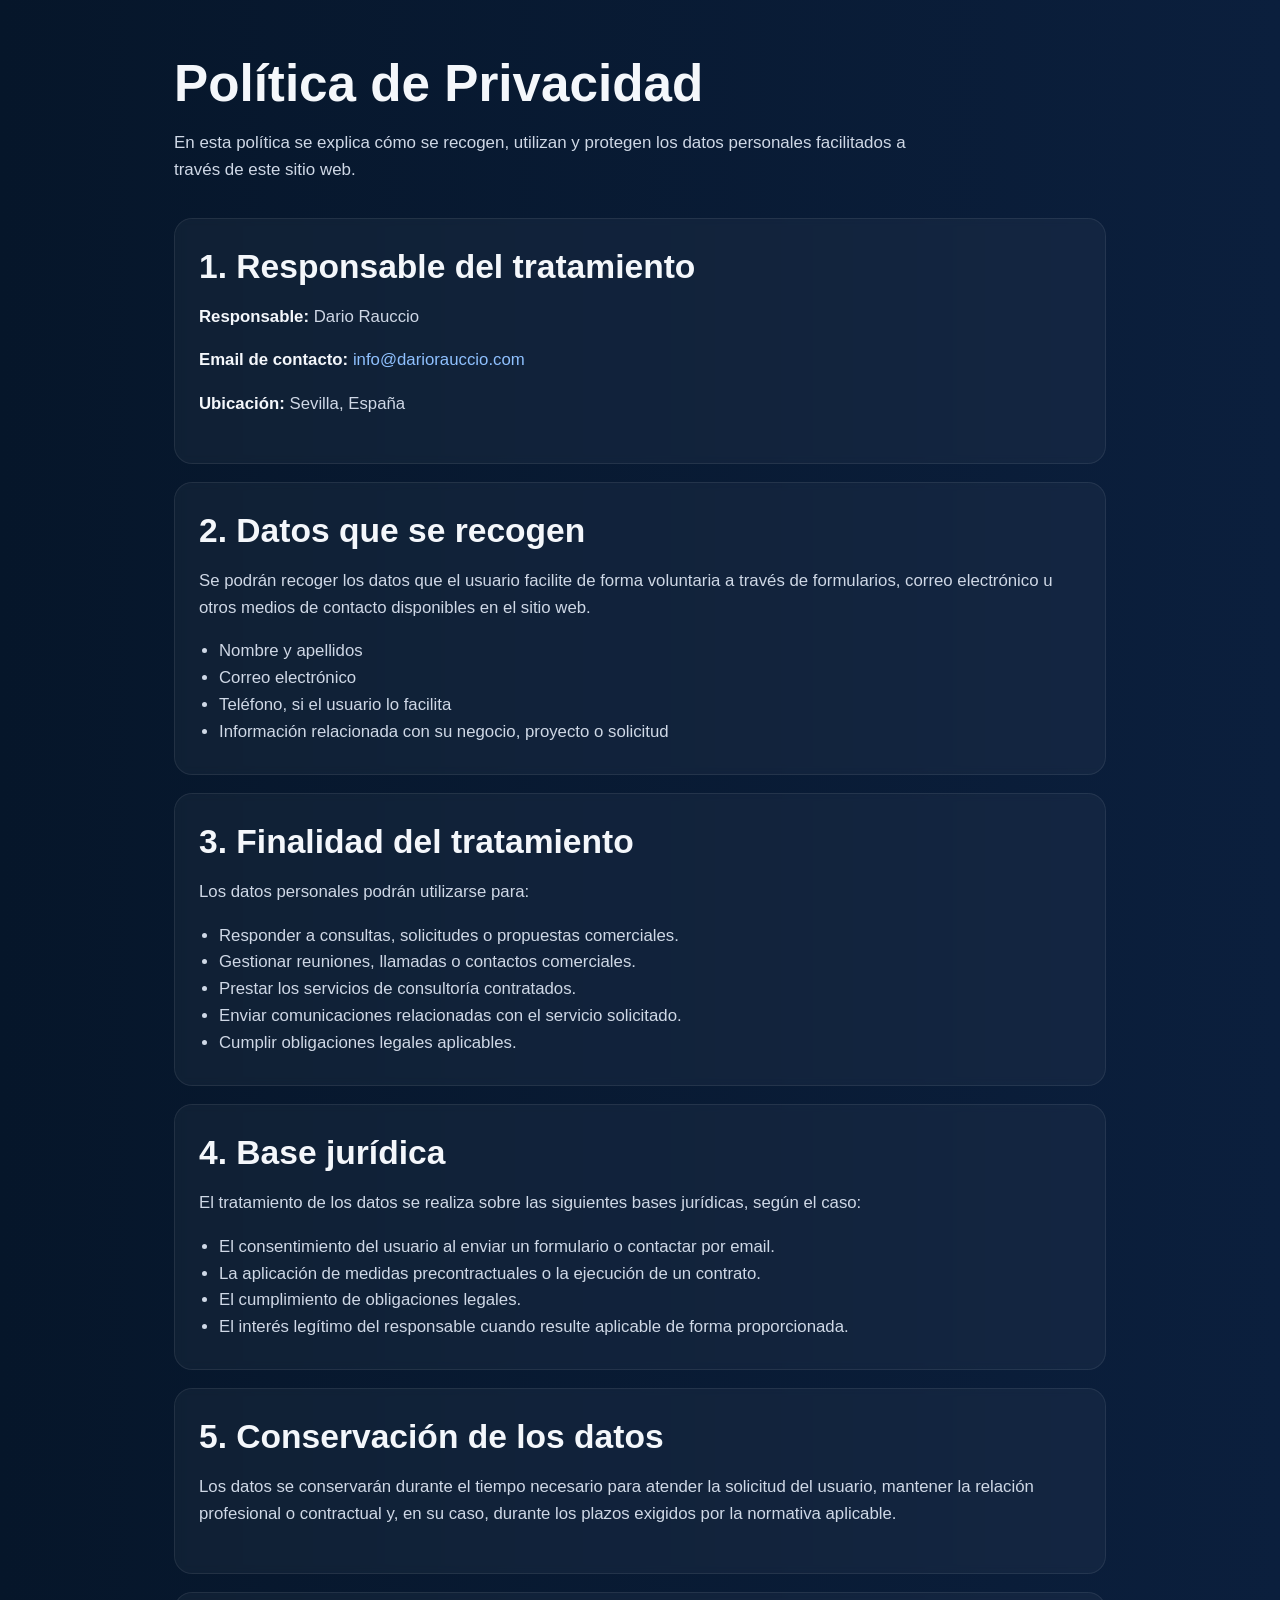
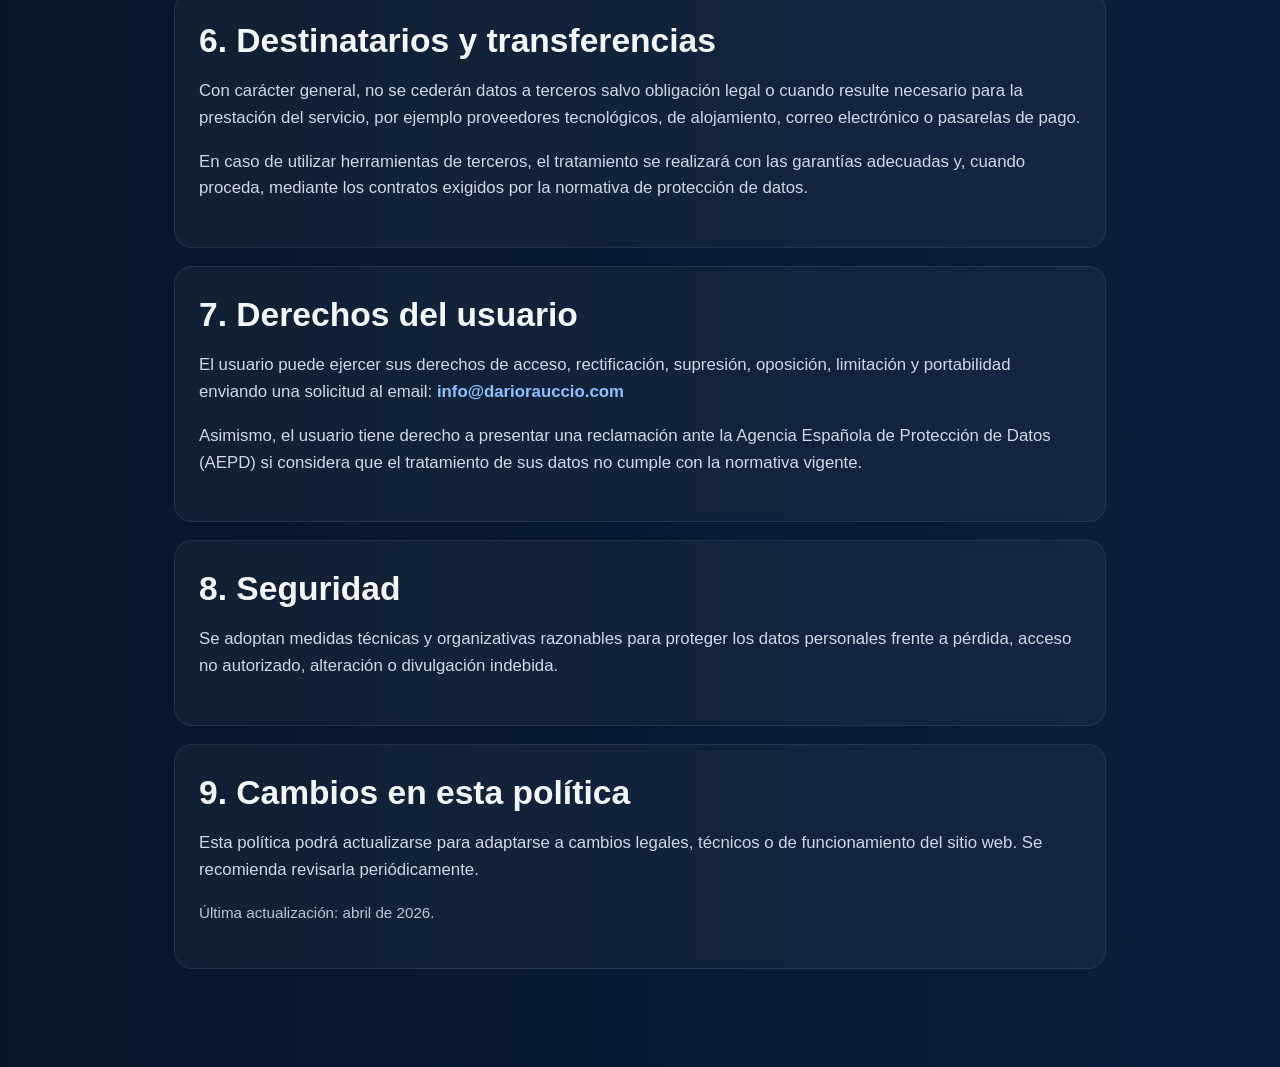
==== privacidad 2.html @ d1f147f9 "Add files via upload" ====
<!DOCTYPE html>
<html lang="es">
<head>
  <meta charset="UTF-8">
  <meta name="viewport" content="width=device-width, initial-scale=1.0">
  <title>Política de Privacidad | Dario Rauccio</title>
  <style>
    :root{
      --bg1:#06162a;
      --bg2:#0b1f3d;
      --text:#f4f7fb;
      --muted:#cfd8e6;
      --accent:#8fc1ff;
      --card:rgba(255,255,255,0.04);
      --border:rgba(255,255,255,0.08);
    }
    *{box-sizing:border-box}
    body{
      margin:0;
      font-family:Arial, Helvetica, sans-serif;
      color:var(--text);
      background:linear-gradient(90deg,var(--bg1),var(--bg2));
      line-height:1.6;
    }
    .wrap{
      max-width:980px;
      margin:0 auto;
      padding:56px 24px 80px;
    }
    h1{
      font-size:clamp(2rem,4vw,3.2rem);
      margin:0 0 14px;
      line-height:1.1;
    }
    .intro{
      color:var(--muted);
      max-width:780px;
      font-size:1.06rem;
      margin-bottom:34px;
    }
    .card{
      background:var(--card);
      border:1px solid var(--border);
      border-radius:18px;
      padding:28px 24px;
      margin:18px 0;
      backdrop-filter: blur(4px);
    }
    h2{
      font-size:clamp(1.45rem,3vw,2.1rem);
      margin:0 0 14px;
      line-height:1.2;
    }
    p, li{
      color:var(--muted);
      font-size:1.05rem;
    }
    strong{
      color:var(--text);
    }
    a{
      color:var(--accent);
      text-decoration:none;
    }
    a:hover{text-decoration:underline;}
    ul{padding-left:20px; margin:12px 0 0;}
    .small{
      font-size:.95rem;
      opacity:.9;
    }
  </style>
</head>
<body>
  <main class="wrap">
    <h1>Política de Privacidad</h1>
    <p class="intro">
      En esta política se explica cómo se recogen, utilizan y protegen los datos personales facilitados
      a través de este sitio web.
    </p>

    <section class="card">
      <h2>1. Responsable del tratamiento</h2>
      <p><strong>Responsable:</strong> Dario Rauccio</p>
      <p><strong>Email de contacto:</strong> <a href="mailto:info@dariorauccio.com">info@dariorauccio.com</a></p>
      <p><strong>Ubicación:</strong> Sevilla, España</p>
    </section>

    <section class="card">
      <h2>2. Datos que se recogen</h2>
      <p>
        Se podrán recoger los datos que el usuario facilite de forma voluntaria a través de formularios,
        correo electrónico u otros medios de contacto disponibles en el sitio web.
      </p>
      <ul>
        <li>Nombre y apellidos</li>
        <li>Correo electrónico</li>
        <li>Teléfono, si el usuario lo facilita</li>
        <li>Información relacionada con su negocio, proyecto o solicitud</li>
      </ul>
    </section>

    <section class="card">
      <h2>3. Finalidad del tratamiento</h2>
      <p>Los datos personales podrán utilizarse para:</p>
      <ul>
        <li>Responder a consultas, solicitudes o propuestas comerciales.</li>
        <li>Gestionar reuniones, llamadas o contactos comerciales.</li>
        <li>Prestar los servicios de consultoría contratados.</li>
        <li>Enviar comunicaciones relacionadas con el servicio solicitado.</li>
        <li>Cumplir obligaciones legales aplicables.</li>
      </ul>
    </section>

    <section class="card">
      <h2>4. Base jurídica</h2>
      <p>El tratamiento de los datos se realiza sobre las siguientes bases jurídicas, según el caso:</p>
      <ul>
        <li>El consentimiento del usuario al enviar un formulario o contactar por email.</li>
        <li>La aplicación de medidas precontractuales o la ejecución de un contrato.</li>
        <li>El cumplimiento de obligaciones legales.</li>
        <li>El interés legítimo del responsable cuando resulte aplicable de forma proporcionada.</li>
      </ul>
    </section>

    <section class="card">
      <h2>5. Conservación de los datos</h2>
      <p>
        Los datos se conservarán durante el tiempo necesario para atender la solicitud del usuario,
        mantener la relación profesional o contractual y, en su caso, durante los plazos exigidos por la normativa aplicable.
      </p>
    </section>

    <section class="card">
      <h2>6. Destinatarios y transferencias</h2>
      <p>
        Con carácter general, no se cederán datos a terceros salvo obligación legal o cuando resulte necesario
        para la prestación del servicio, por ejemplo proveedores tecnológicos, de alojamiento, correo electrónico
        o pasarelas de pago.
      </p>
      <p>
        En caso de utilizar herramientas de terceros, el tratamiento se realizará con las garantías adecuadas y,
        cuando proceda, mediante los contratos exigidos por la normativa de protección de datos.
      </p>
    </section>

    <section class="card">
      <h2>7. Derechos del usuario</h2>
      <p>
        El usuario puede ejercer sus derechos de acceso, rectificación, supresión, oposición, limitación y portabilidad
        enviando una solicitud al email:
        <strong><a href="mailto:info@dariorauccio.com">info@dariorauccio.com</a></strong>
      </p>
      <p>
        Asimismo, el usuario tiene derecho a presentar una reclamación ante la Agencia Española de Protección de Datos (AEPD)
        si considera que el tratamiento de sus datos no cumple con la normativa vigente.
      </p>
    </section>

    <section class="card">
      <h2>8. Seguridad</h2>
      <p>
        Se adoptan medidas técnicas y organizativas razonables para proteger los datos personales frente a pérdida,
        acceso no autorizado, alteración o divulgación indebida.
      </p>
    </section>

    <section class="card">
      <h2>9. Cambios en esta política</h2>
      <p>
        Esta política podrá actualizarse para adaptarse a cambios legales, técnicos o de funcionamiento del sitio web.
        Se recomienda revisarla periódicamente.
      </p>
      <p class="small">Última actualización: abril de 2026.</p>
    </section>
  </main>
</body>
</html>
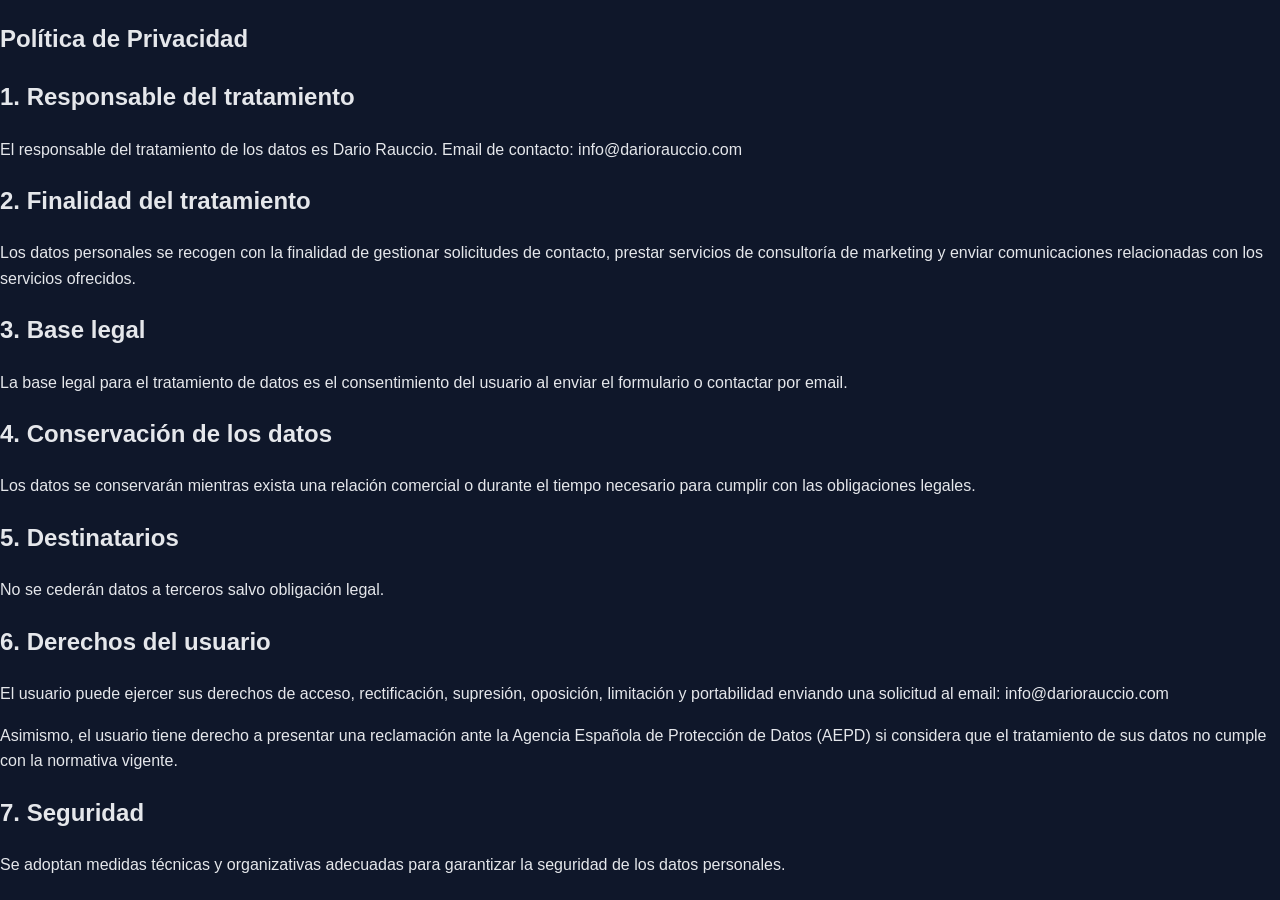
==== commit 1c3a9fb0: "Update privacidad 2.html" ====
--- a/privacidad 2.html
+++ b/privacidad 2.html
@@ -2,176 +2,56 @@
 <html lang="es">
 <head>
   <meta charset="UTF-8">
-  <meta name="viewport" content="width=device-width, initial-scale=1.0">
-  <title>Política de Privacidad | Dario Rauccio</title>
-  <style>
-    :root{
-      --bg1:#06162a;
-      --bg2:#0b1f3d;
-      --text:#f4f7fb;
-      --muted:#cfd8e6;
-      --accent:#8fc1ff;
-      --card:rgba(255,255,255,0.04);
-      --border:rgba(255,255,255,0.08);
-    }
-    *{box-sizing:border-box}
-    body{
-      margin:0;
-      font-family:Arial, Helvetica, sans-serif;
-      color:var(--text);
-      background:linear-gradient(90deg,var(--bg1),var(--bg2));
-      line-height:1.6;
-    }
-    .wrap{
-      max-width:980px;
-      margin:0 auto;
-      padding:56px 24px 80px;
-    }
-    h1{
-      font-size:clamp(2rem,4vw,3.2rem);
-      margin:0 0 14px;
-      line-height:1.1;
-    }
-    .intro{
-      color:var(--muted);
-      max-width:780px;
-      font-size:1.06rem;
-      margin-bottom:34px;
-    }
-    .card{
-      background:var(--card);
-      border:1px solid var(--border);
-      border-radius:18px;
-      padding:28px 24px;
-      margin:18px 0;
-      backdrop-filter: blur(4px);
-    }
-    h2{
-      font-size:clamp(1.45rem,3vw,2.1rem);
-      margin:0 0 14px;
-      line-height:1.2;
-    }
-    p, li{
-      color:var(--muted);
-      font-size:1.05rem;
-    }
-    strong{
-      color:var(--text);
-    }
-    a{
-      color:var(--accent);
-      text-decoration:none;
-    }
-    a:hover{text-decoration:underline;}
-    ul{padding-left:20px; margin:12px 0 0;}
-    .small{
-      font-size:.95rem;
-      opacity:.9;
-    }
-  </style>
+  <title>Política de Privacidad</title>
+  <link rel="stylesheet" href="styles.css">
 </head>
 <body>
-  <main class="wrap">
-    <h1>Política de Privacidad</h1>
-    <p class="intro">
-      En esta política se explica cómo se recogen, utilizan y protegen los datos personales facilitados
-      a través de este sitio web.
-    </p>
 
-    <section class="card">
-      <h2>1. Responsable del tratamiento</h2>
-      <p><strong>Responsable:</strong> Dario Rauccio</p>
-      <p><strong>Email de contacto:</strong> <a href="mailto:info@dariorauccio.com">info@dariorauccio.com</a></p>
-      <p><strong>Ubicación:</strong> Sevilla, España</p>
-    </section>
+<section class="legal">
 
-    <section class="card">
-      <h2>2. Datos que se recogen</h2>
-      <p>
-        Se podrán recoger los datos que el usuario facilite de forma voluntaria a través de formularios,
-        correo electrónico u otros medios de contacto disponibles en el sitio web.
-      </p>
-      <ul>
-        <li>Nombre y apellidos</li>
-        <li>Correo electrónico</li>
-        <li>Teléfono, si el usuario lo facilita</li>
-        <li>Información relacionada con su negocio, proyecto o solicitud</li>
-      </ul>
-    </section>
+<h1>Política de Privacidad</h1>
 
-    <section class="card">
-      <h2>3. Finalidad del tratamiento</h2>
-      <p>Los datos personales podrán utilizarse para:</p>
-      <ul>
-        <li>Responder a consultas, solicitudes o propuestas comerciales.</li>
-        <li>Gestionar reuniones, llamadas o contactos comerciales.</li>
-        <li>Prestar los servicios de consultoría contratados.</li>
-        <li>Enviar comunicaciones relacionadas con el servicio solicitado.</li>
-        <li>Cumplir obligaciones legales aplicables.</li>
-      </ul>
-    </section>
+<h2>1. Responsable del tratamiento</h2>
+<p>
+El responsable del tratamiento de los datos es Dario Rauccio.
+Email de contacto: info@dariorauccio.com
+</p>
 
-    <section class="card">
-      <h2>4. Base jurídica</h2>
-      <p>El tratamiento de los datos se realiza sobre las siguientes bases jurídicas, según el caso:</p>
-      <ul>
-        <li>El consentimiento del usuario al enviar un formulario o contactar por email.</li>
-        <li>La aplicación de medidas precontractuales o la ejecución de un contrato.</li>
-        <li>El cumplimiento de obligaciones legales.</li>
-        <li>El interés legítimo del responsable cuando resulte aplicable de forma proporcionada.</li>
-      </ul>
-    </section>
+<h2>2. Finalidad del tratamiento</h2>
+<p>
+Los datos personales se recogen con la finalidad de gestionar solicitudes de contacto, prestar servicios de consultoría de marketing y enviar comunicaciones relacionadas con los servicios ofrecidos.
+</p>
 
-    <section class="card">
-      <h2>5. Conservación de los datos</h2>
-      <p>
-        Los datos se conservarán durante el tiempo necesario para atender la solicitud del usuario,
-        mantener la relación profesional o contractual y, en su caso, durante los plazos exigidos por la normativa aplicable.
-      </p>
-    </section>
+<h2>3. Base legal</h2>
+<p>
+La base legal para el tratamiento de datos es el consentimiento del usuario al enviar el formulario o contactar por email.
+</p>
 
-    <section class="card">
-      <h2>6. Destinatarios y transferencias</h2>
-      <p>
-        Con carácter general, no se cederán datos a terceros salvo obligación legal o cuando resulte necesario
-        para la prestación del servicio, por ejemplo proveedores tecnológicos, de alojamiento, correo electrónico
-        o pasarelas de pago.
-      </p>
-      <p>
-        En caso de utilizar herramientas de terceros, el tratamiento se realizará con las garantías adecuadas y,
-        cuando proceda, mediante los contratos exigidos por la normativa de protección de datos.
-      </p>
-    </section>
+<h2>4. Conservación de los datos</h2>
+<p>
+Los datos se conservarán mientras exista una relación comercial o durante el tiempo necesario para cumplir con las obligaciones legales.
+</p>
 
-    <section class="card">
-      <h2>7. Derechos del usuario</h2>
-      <p>
-        El usuario puede ejercer sus derechos de acceso, rectificación, supresión, oposición, limitación y portabilidad
-        enviando una solicitud al email:
-        <strong><a href="mailto:info@dariorauccio.com">info@dariorauccio.com</a></strong>
-      </p>
-      <p>
-        Asimismo, el usuario tiene derecho a presentar una reclamación ante la Agencia Española de Protección de Datos (AEPD)
-        si considera que el tratamiento de sus datos no cumple con la normativa vigente.
-      </p>
-    </section>
+<h2>5. Destinatarios</h2>
+<p>
+No se cederán datos a terceros salvo obligación legal.
+</p>
 
-    <section class="card">
-      <h2>8. Seguridad</h2>
-      <p>
-        Se adoptan medidas técnicas y organizativas razonables para proteger los datos personales frente a pérdida,
-        acceso no autorizado, alteración o divulgación indebida.
-      </p>
-    </section>
+<h2>6. Derechos del usuario</h2>
+<p>
+El usuario puede ejercer sus derechos de acceso, rectificación, supresión, oposición, limitación y portabilidad enviando una solicitud al email: info@dariorauccio.com
+</p>
 
-    <section class="card">
-      <h2>9. Cambios en esta política</h2>
-      <p>
-        Esta política podrá actualizarse para adaptarse a cambios legales, técnicos o de funcionamiento del sitio web.
-        Se recomienda revisarla periódicamente.
-      </p>
-      <p class="small">Última actualización: abril de 2026.</p>
-    </section>
-  </main>
+<p>
+Asimismo, el usuario tiene derecho a presentar una reclamación ante la Agencia Española de Protección de Datos (AEPD) si considera que el tratamiento de sus datos no cumple con la normativa vigente.
+</p>
+
+<h2>7. Seguridad</h2>
+<p>
+Se adoptan medidas técnicas y organizativas adecuadas para garantizar la seguridad de los datos personales.
+</p>
+
+</section>
+
 </body>
 </html>
--- a/styles.css
+++ b/styles.css
@@ -0,0 +1,273 @@
+:root {
+  --bg: #0f172a;
+  --bg-alt: #111827;
+  --card: #1e293b;
+  --text: #e5e7eb;
+  --muted: #cbd5e1;
+  --line: rgba(255,255,255,.08);
+  --primary: #22c55e;
+  --primary-dark: #16a34a;
+  --white: #ffffff;
+  --shadow: 0 20px 60px rgba(0,0,0,.22);
+  --radius: 18px;
+}
+
+* { box-sizing: border-box; }
+html { scroll-behavior: smooth; }
+body {
+  margin: 0;
+  font-family: Inter, Arial, Helvetica, sans-serif;
+  background: var(--bg);
+  color: var(--text);
+  line-height: 1.6;
+}
+a { color: inherit; }
+img { max-width: 100%; height: auto; display: block; }
+.container { width: min(1120px, 92%); margin: 0 auto; }
+.section { padding: 80px 0; }
+.alt { background: linear-gradient(180deg, rgba(255,255,255,.02), rgba(255,255,255,.01)); }
+.eyebrow {
+  display: inline-block;
+  margin-bottom: 12px;
+  font-size: .85rem;
+  font-weight: 700;
+  letter-spacing: .08em;
+  text-transform: uppercase;
+  color: #93c5fd;
+}
+.topbar {
+  position: sticky;
+  top: 0;
+  z-index: 50;
+  background: rgba(15,23,42,.9);
+  backdrop-filter: blur(10px);
+  border-bottom: 1px solid var(--line);
+}
+.topbar-inner {
+  display: flex;
+  align-items: center;
+  justify-content: space-between;
+  min-height: 72px;
+  gap: 20px;
+}
+.brand {
+  text-decoration: none;
+  font-weight: 800;
+  letter-spacing: .02em;
+}
+.nav {
+  display: flex;
+  gap: 24px;
+}
+.nav a {
+  text-decoration: none;
+  color: var(--muted);
+  font-weight: 600;
+}
+.nav a:hover { color: var(--white); }
+.menu-toggle {
+  display: none;
+  background: transparent;
+  color: var(--white);
+  border: 1px solid var(--line);
+  border-radius: 10px;
+  padding: 10px 12px;
+}
+.hero {
+  padding: 84px 0 60px;
+  background:
+    radial-gradient(circle at top right, rgba(34,197,94,.18), transparent 30%),
+    radial-gradient(circle at top left, rgba(59,130,246,.14), transparent 28%),
+    var(--bg);
+}
+.hero-grid,
+.about-grid,
+.contact-grid {
+  display: grid;
+  grid-template-columns: 1.2fr .8fr;
+  gap: 32px;
+  align-items: center;
+}
+.hero h1 {
+  font-size: clamp(2.3rem, 5vw, 4.5rem);
+  line-height: 1.04;
+  margin: 0 0 16px;
+}
+.lead { font-size: 1.12rem; color: var(--muted); max-width: 65ch; }
+.hero-ctas { display: flex; flex-wrap: wrap; gap: 14px; margin: 28px 0; }
+.btn {
+  display: inline-flex;
+  align-items: center;
+  justify-content: center;
+  min-height: 52px;
+  padding: 0 20px;
+  border-radius: 12px;
+  text-decoration: none;
+  font-weight: 800;
+  border: 1px solid transparent;
+  transition: .2s ease;
+}
+.btn-primary {
+  background: var(--primary);
+  color: #052e16;
+}
+.btn-primary:hover { background: var(--primary-dark); transform: translateY(-1px); }
+.btn-secondary {
+  border-color: var(--line);
+  color: var(--white);
+}
+.btn-secondary:hover { background: rgba(255,255,255,.04); }
+.mini-proof {
+  margin: 22px 0 0;
+  padding-left: 18px;
+  color: var(--muted);
+}
+.hero-card,
+.card,
+.price-card,
+.stats-card,
+.contact-form,
+.legal-card {
+  background: rgba(255,255,255,.03);
+  border: 1px solid var(--line);
+  border-radius: var(--radius);
+  box-shadow: var(--shadow);
+}
+.hero-card { padding: 26px; }
+.hero-card h2 { margin-top: 0; font-size: 1.35rem; }
+.hero-card ul { margin: 0; padding-left: 20px; color: var(--muted); }
+.section-head { max-width: 760px; margin-bottom: 30px; }
+.section-head h2 { margin: 0 0 10px; font-size: clamp(1.8rem, 3vw, 2.6rem); }
+.section-head p { margin: 0; color: var(--muted); }
+.grid { display: grid; gap: 22px; }
+.cards-3 { grid-template-columns: repeat(3, 1fr); }
+.card, .price-card { padding: 24px; }
+.card h3, .price-card h3 { margin-top: 0; }
+.price-card { position: relative; }
+.price-card ul { padding-left: 18px; color: var(--muted); }
+.price { font-size: 2rem; font-weight: 800; margin: 8px 0 14px; }
+.pricing-grid { grid-template-columns: repeat(3, 1fr); align-items: stretch; }
+.featured { outline: 2px solid rgba(34,197,94,.45); }
+.badge {
+  position: absolute;
+  top: 16px;
+  right: 16px;
+  background: rgba(34,197,94,.14);
+  border: 1px solid rgba(34,197,94,.4);
+  color: #86efac;
+  padding: 6px 10px;
+  border-radius: 999px;
+  font-size: .8rem;
+  font-weight: 800;
+}
+.stats-card { padding: 24px; display: grid; gap: 16px; }
+.stat {
+  padding: 16px;
+  border-radius: 14px;
+  background: rgba(255,255,255,.03);
+  border: 1px solid var(--line);
+}
+.stat strong {
+  display: block;
+  font-size: 1.4rem;
+  margin-bottom: 6px;
+}
+.note { color: var(--muted); margin-top: 16px; }
+.contact-list { list-style: none; padding: 0; color: var(--muted); }
+.contact-form {
+  padding: 24px;
+  display: grid;
+  gap: 14px;
+}
+.contact-form label { display: grid; gap: 8px; font-weight: 600; }
+.contact-form input,
+.contact-form textarea {
+  width: 100%;
+  background: rgba(255,255,255,.02);
+  color: var(--white);
+  border: 1px solid var(--line);
+  border-radius: 12px;
+  padding: 14px 14px;
+  font: inherit;
+}
+.checkbox {
+  display: flex !important;
+  align-items: flex-start;
+  gap: 10px;
+  font-weight: 400 !important;
+}
+.checkbox input { width: auto; margin-top: 4px; }
+.footer {
+  border-top: 1px solid var(--line);
+  padding: 24px 0 40px;
+}
+.footer-inner {
+  display: flex;
+  align-items: center;
+  justify-content: space-between;
+  gap: 16px;
+  flex-wrap: wrap;
+}
+.footer-links { display: flex; gap: 18px; color: var(--muted); }
+
+.legal-wrapper { padding: 70px 0; }
+.legal-card {
+  padding: 28px;
+  width: min(900px, 92%);
+  margin: 0 auto;
+}
+.legal-card h1 { margin-top: 0; font-size: clamp(2rem, 3vw, 2.8rem); }
+.legal-card h2 { margin-top: 28px; }
+.legal-card p, .legal-card li { color: var(--muted); }
+
+@media (max-width: 980px) {
+  .cards-3,
+  .pricing-grid,
+  .hero-grid,
+  .about-grid,
+  .contact-grid {
+    grid-template-columns: 1fr;
+  }
+}
+
+@media (max-width: 760px) {
+  .section { padding: 64px 0; }
+  .menu-toggle { display: inline-flex; }
+  .nav {
+    position: absolute;
+    top: 72px;
+    left: 0;
+    right: 0;
+    background: rgba(15,23,42,.98);
+    border-bottom: 1px solid var(--line);
+    display: none;
+    flex-direction: column;
+    padding: 14px 4%;
+    gap: 14px;
+  }
+  .nav.open { display: flex; }
+  .hero { padding-top: 56px; }
+  .hero h1 { font-size: 2.2rem; }
+  .lead { font-size: 1rem; }
+  .btn { width: 100%; }
+  .hero-ctas { flex-direction: column; }
+}
+
+
+.hero-soft-note {
+  margin-top: 1rem;
+  color: var(--text-soft);
+  font-size: 1rem;
+}
+
+
+.package-intro{
+  margin: 0 0 14px;
+  color: #d9e3f7;
+}
+
+.package-note{
+  margin-top: 14px;
+  color: #9fb6e6;
+  font-size: 0.98rem;
+}
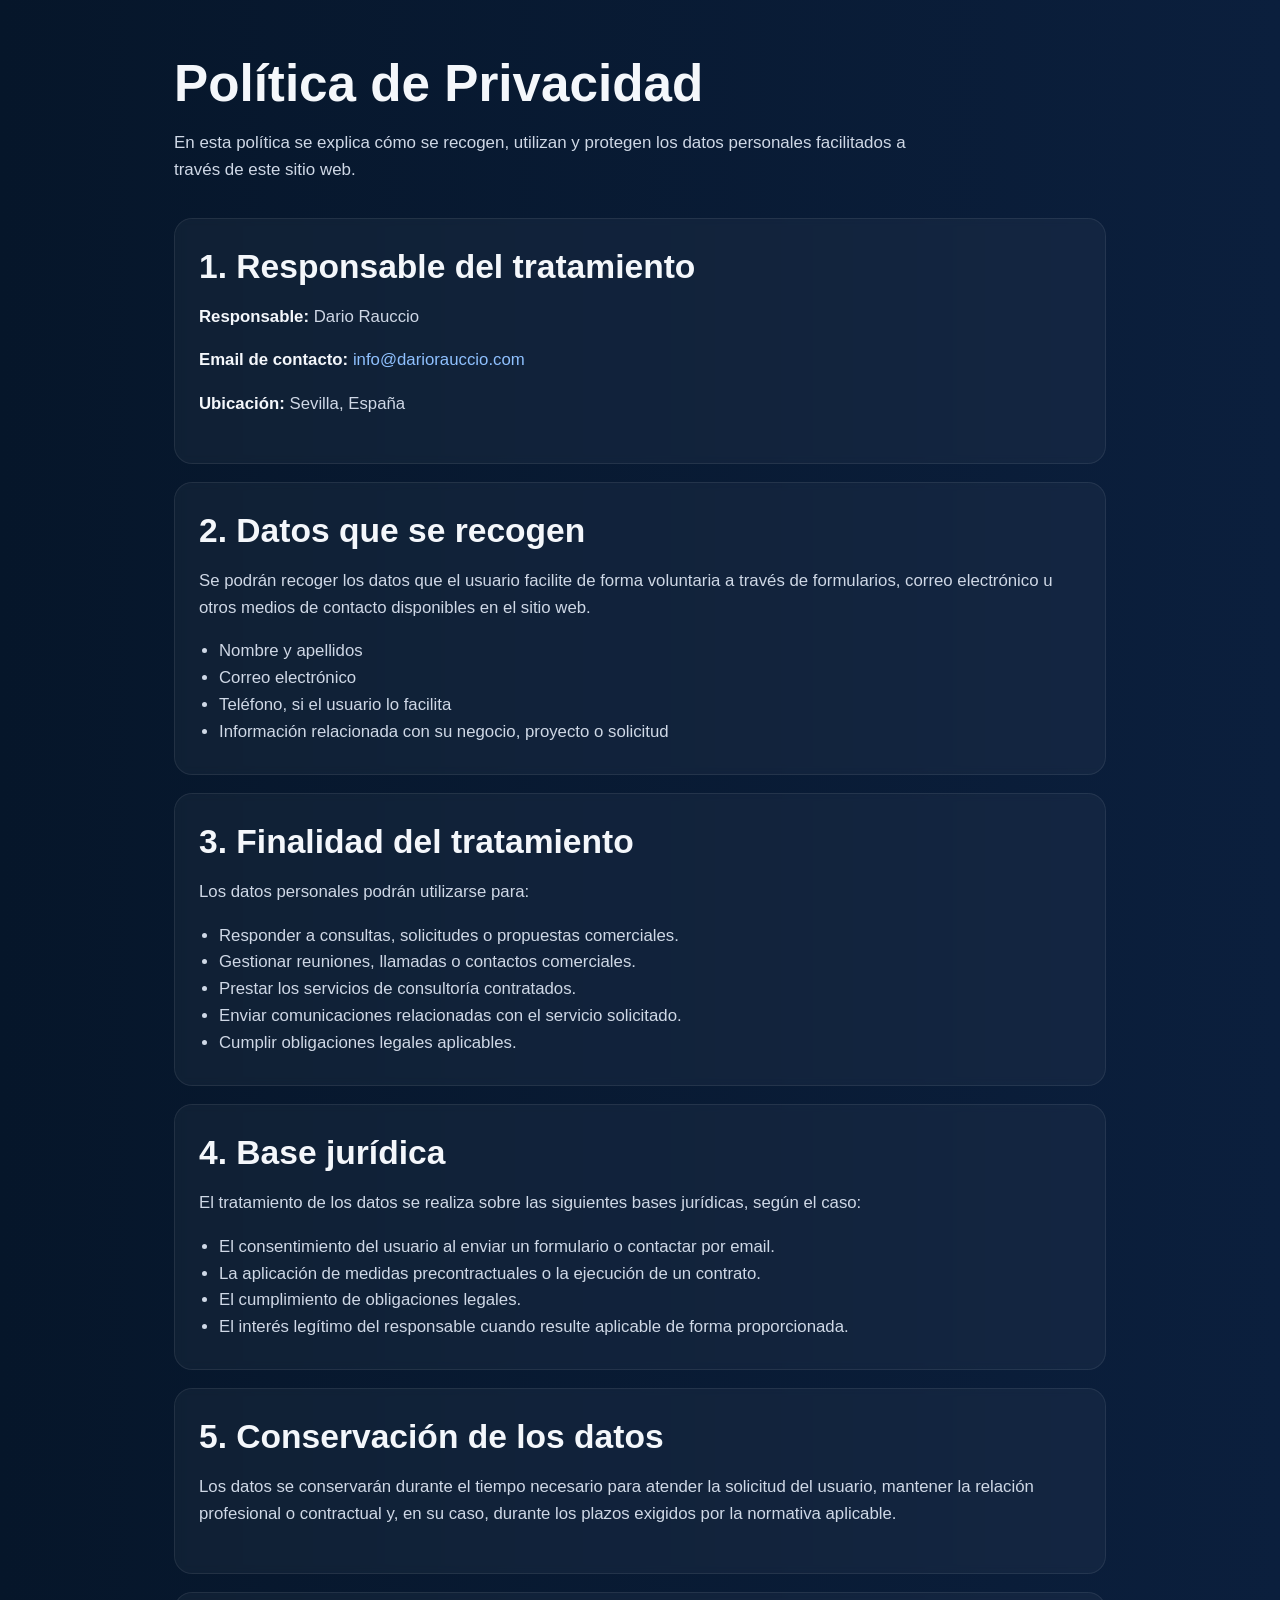
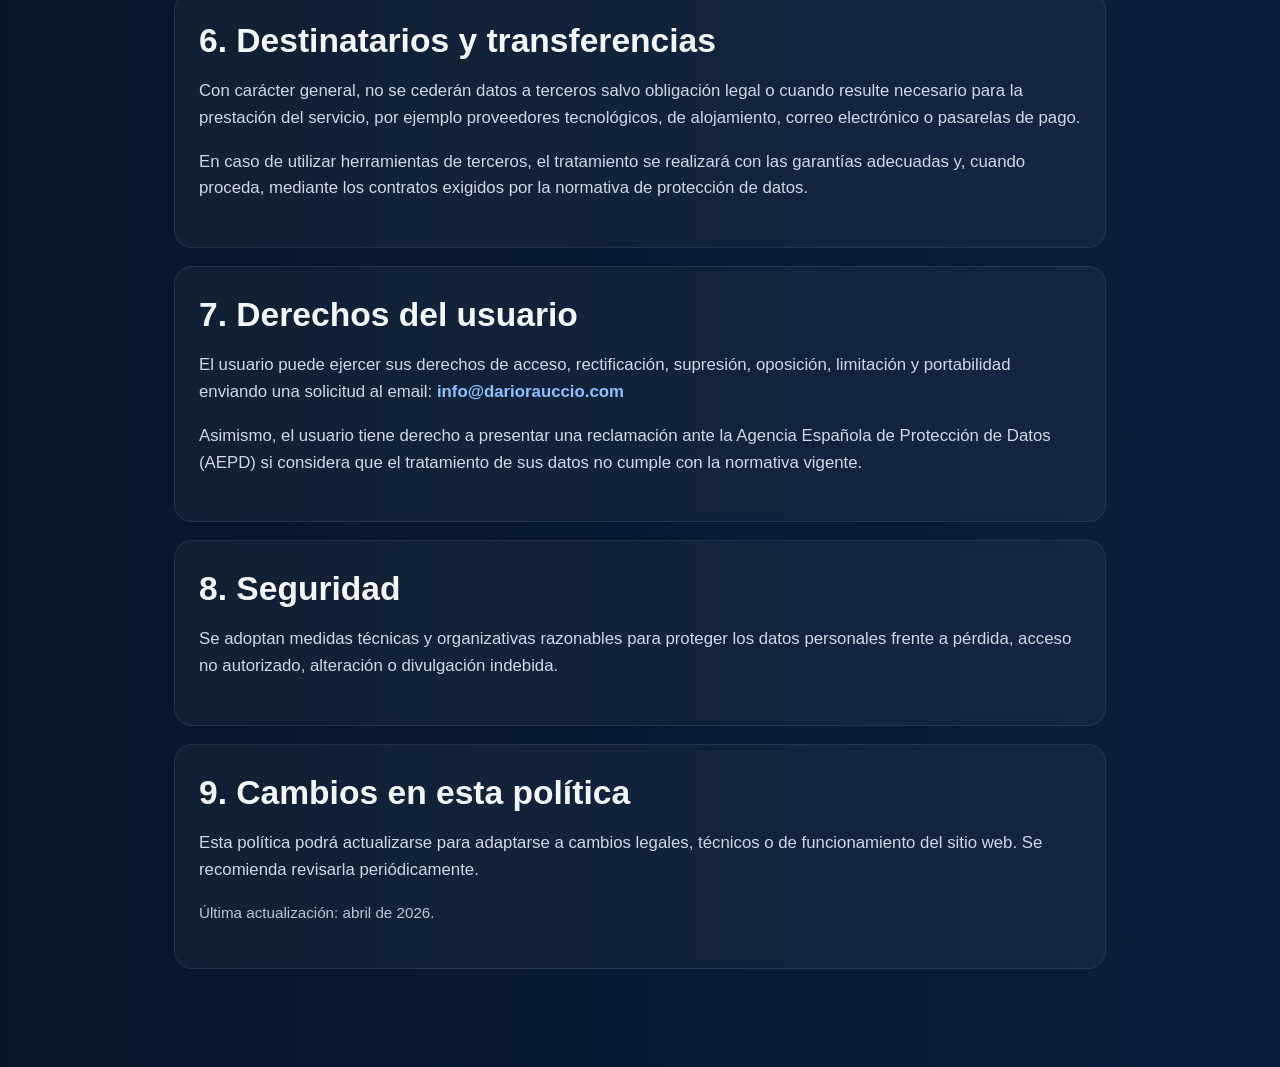
==== commit 455bd142: "Add files via upload" ====
--- a/privacidad 2.html
+++ b/privacidad 2.html
@@ -2,56 +2,176 @@
 <html lang="es">
 <head>
   <meta charset="UTF-8">
-  <title>Política de Privacidad</title>
-  <link rel="stylesheet" href="styles.css">
+  <meta name="viewport" content="width=device-width, initial-scale=1.0">
+  <title>Política de Privacidad | Dario Rauccio</title>
+  <style>
+    :root{
+      --bg1:#06162a;
+      --bg2:#0b1f3d;
+      --text:#f4f7fb;
+      --muted:#cfd8e6;
+      --accent:#8fc1ff;
+      --card:rgba(255,255,255,0.04);
+      --border:rgba(255,255,255,0.08);
+    }
+    *{box-sizing:border-box}
+    body{
+      margin:0;
+      font-family:Arial, Helvetica, sans-serif;
+      color:var(--text);
+      background:linear-gradient(90deg,var(--bg1),var(--bg2));
+      line-height:1.6;
+    }
+    .wrap{
+      max-width:980px;
+      margin:0 auto;
+      padding:56px 24px 80px;
+    }
+    h1{
+      font-size:clamp(2rem,4vw,3.2rem);
+      margin:0 0 14px;
+      line-height:1.1;
+    }
+    .intro{
+      color:var(--muted);
+      max-width:780px;
+      font-size:1.06rem;
+      margin-bottom:34px;
+    }
+    .card{
+      background:var(--card);
+      border:1px solid var(--border);
+      border-radius:18px;
+      padding:28px 24px;
+      margin:18px 0;
+      backdrop-filter: blur(4px);
+    }
+    h2{
+      font-size:clamp(1.45rem,3vw,2.1rem);
+      margin:0 0 14px;
+      line-height:1.2;
+    }
+    p, li{
+      color:var(--muted);
+      font-size:1.05rem;
+    }
+    strong{
+      color:var(--text);
+    }
+    a{
+      color:var(--accent);
+      text-decoration:none;
+    }
+    a:hover{text-decoration:underline;}
+    ul{padding-left:20px; margin:12px 0 0;}
+    .small{
+      font-size:.95rem;
+      opacity:.9;
+    }
+  </style>
 </head>
 <body>
+  <main class="wrap">
+    <h1>Política de Privacidad</h1>
+    <p class="intro">
+      En esta política se explica cómo se recogen, utilizan y protegen los datos personales facilitados
+      a través de este sitio web.
+    </p>
 
-<section class="legal">
+    <section class="card">
+      <h2>1. Responsable del tratamiento</h2>
+      <p><strong>Responsable:</strong> Dario Rauccio</p>
+      <p><strong>Email de contacto:</strong> <a href="mailto:info@dariorauccio.com">info@dariorauccio.com</a></p>
+      <p><strong>Ubicación:</strong> Sevilla, España</p>
+    </section>
 
-<h1>Política de Privacidad</h1>
+    <section class="card">
+      <h2>2. Datos que se recogen</h2>
+      <p>
+        Se podrán recoger los datos que el usuario facilite de forma voluntaria a través de formularios,
+        correo electrónico u otros medios de contacto disponibles en el sitio web.
+      </p>
+      <ul>
+        <li>Nombre y apellidos</li>
+        <li>Correo electrónico</li>
+        <li>Teléfono, si el usuario lo facilita</li>
+        <li>Información relacionada con su negocio, proyecto o solicitud</li>
+      </ul>
+    </section>
 
-<h2>1. Responsable del tratamiento</h2>
-<p>
-El responsable del tratamiento de los datos es Dario Rauccio.
-Email de contacto: info@dariorauccio.com
-</p>
+    <section class="card">
+      <h2>3. Finalidad del tratamiento</h2>
+      <p>Los datos personales podrán utilizarse para:</p>
+      <ul>
+        <li>Responder a consultas, solicitudes o propuestas comerciales.</li>
+        <li>Gestionar reuniones, llamadas o contactos comerciales.</li>
+        <li>Prestar los servicios de consultoría contratados.</li>
+        <li>Enviar comunicaciones relacionadas con el servicio solicitado.</li>
+        <li>Cumplir obligaciones legales aplicables.</li>
+      </ul>
+    </section>
 
-<h2>2. Finalidad del tratamiento</h2>
-<p>
-Los datos personales se recogen con la finalidad de gestionar solicitudes de contacto, prestar servicios de consultoría de marketing y enviar comunicaciones relacionadas con los servicios ofrecidos.
-</p>
+    <section class="card">
+      <h2>4. Base jurídica</h2>
+      <p>El tratamiento de los datos se realiza sobre las siguientes bases jurídicas, según el caso:</p>
+      <ul>
+        <li>El consentimiento del usuario al enviar un formulario o contactar por email.</li>
+        <li>La aplicación de medidas precontractuales o la ejecución de un contrato.</li>
+        <li>El cumplimiento de obligaciones legales.</li>
+        <li>El interés legítimo del responsable cuando resulte aplicable de forma proporcionada.</li>
+      </ul>
+    </section>
 
-<h2>3. Base legal</h2>
-<p>
-La base legal para el tratamiento de datos es el consentimiento del usuario al enviar el formulario o contactar por email.
-</p>
+    <section class="card">
+      <h2>5. Conservación de los datos</h2>
+      <p>
+        Los datos se conservarán durante el tiempo necesario para atender la solicitud del usuario,
+        mantener la relación profesional o contractual y, en su caso, durante los plazos exigidos por la normativa aplicable.
+      </p>
+    </section>
 
-<h2>4. Conservación de los datos</h2>
-<p>
-Los datos se conservarán mientras exista una relación comercial o durante el tiempo necesario para cumplir con las obligaciones legales.
-</p>
+    <section class="card">
+      <h2>6. Destinatarios y transferencias</h2>
+      <p>
+        Con carácter general, no se cederán datos a terceros salvo obligación legal o cuando resulte necesario
+        para la prestación del servicio, por ejemplo proveedores tecnológicos, de alojamiento, correo electrónico
+        o pasarelas de pago.
+      </p>
+      <p>
+        En caso de utilizar herramientas de terceros, el tratamiento se realizará con las garantías adecuadas y,
+        cuando proceda, mediante los contratos exigidos por la normativa de protección de datos.
+      </p>
+    </section>
 
-<h2>5. Destinatarios</h2>
-<p>
-No se cederán datos a terceros salvo obligación legal.
-</p>
+    <section class="card">
+      <h2>7. Derechos del usuario</h2>
+      <p>
+        El usuario puede ejercer sus derechos de acceso, rectificación, supresión, oposición, limitación y portabilidad
+        enviando una solicitud al email:
+        <strong><a href="mailto:info@dariorauccio.com">info@dariorauccio.com</a></strong>
+      </p>
+      <p>
+        Asimismo, el usuario tiene derecho a presentar una reclamación ante la Agencia Española de Protección de Datos (AEPD)
+        si considera que el tratamiento de sus datos no cumple con la normativa vigente.
+      </p>
+    </section>
 
-<h2>6. Derechos del usuario</h2>
-<p>
-El usuario puede ejercer sus derechos de acceso, rectificación, supresión, oposición, limitación y portabilidad enviando una solicitud al email: info@dariorauccio.com
-</p>
+    <section class="card">
+      <h2>8. Seguridad</h2>
+      <p>
+        Se adoptan medidas técnicas y organizativas razonables para proteger los datos personales frente a pérdida,
+        acceso no autorizado, alteración o divulgación indebida.
+      </p>
+    </section>
 
-<p>
-Asimismo, el usuario tiene derecho a presentar una reclamación ante la Agencia Española de Protección de Datos (AEPD) si considera que el tratamiento de sus datos no cumple con la normativa vigente.
-</p>
-
-<h2>7. Seguridad</h2>
-<p>
-Se adoptan medidas técnicas y organizativas adecuadas para garantizar la seguridad de los datos personales.
-</p>
-
-</section>
-
+    <section class="card">
+      <h2>9. Cambios en esta política</h2>
+      <p>
+        Esta política podrá actualizarse para adaptarse a cambios legales, técnicos o de funcionamiento del sitio web.
+        Se recomienda revisarla periódicamente.
+      </p>
+      <p class="small">Última actualización: abril de 2026.</p>
+    </section>
+  </main>
 </body>
 </html>
